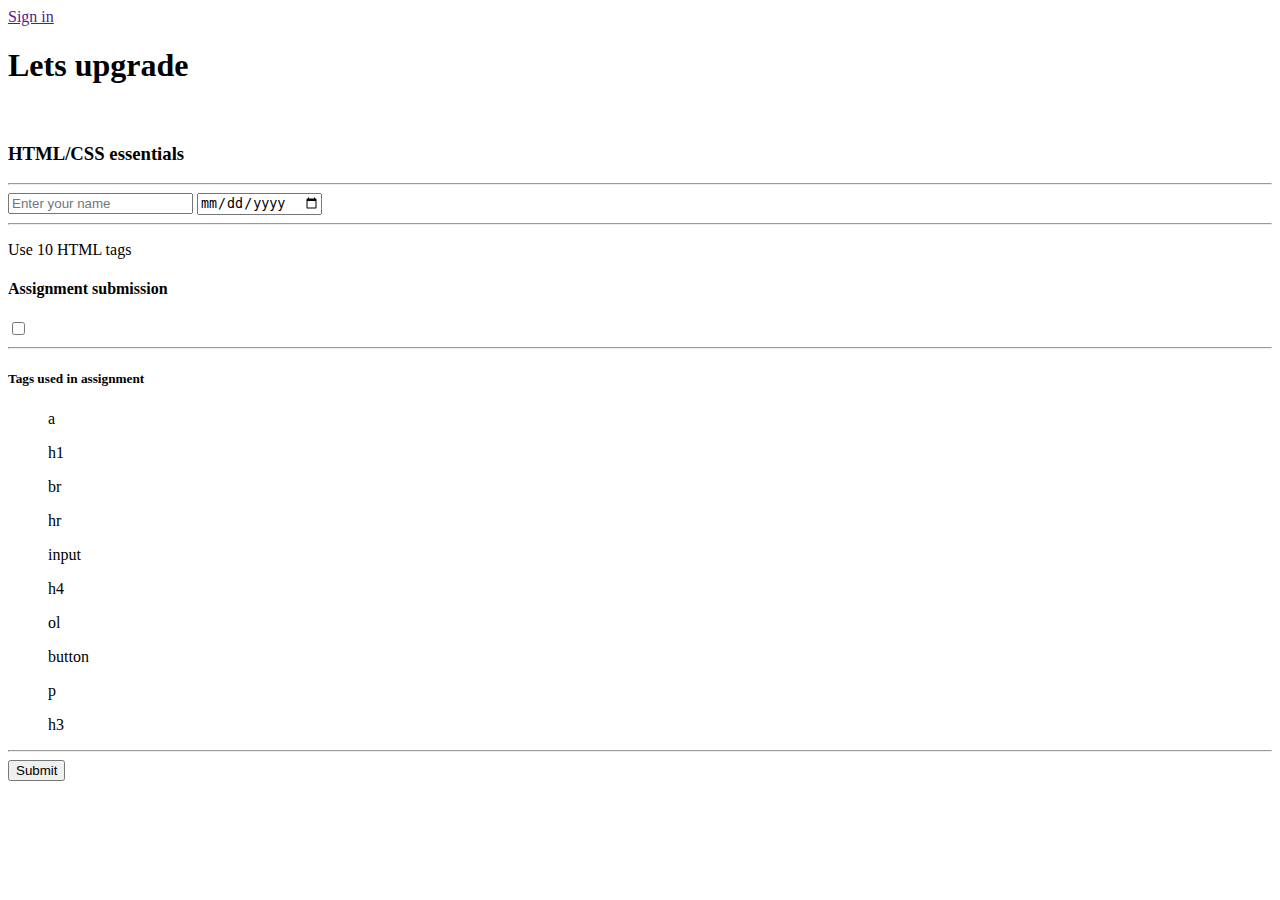
==== index.html @ 04ff3e08 "LETS UPGRADE DAY3 ASSIGNMENT" ====
<!DOCTYPE html>
<html lang="en">
<head>
    <meta charset="UTF-8">
    <meta http-equiv="X-UA-Compatible" content="IE=edge">
    <meta name="viewport" content="width=device-width, initial-scale=1.0">
    <title>Assignment 1</title>
</head>
<body>
    <a href="">Sign in</a>
    <h1>Lets upgrade</h1>
    <br>
    <h3>HTML/CSS essentials</h3>
    <hr>
    <input type="text" placeholder="Enter your name">
    <input type="date" placeholder="DOB">
    <hr>
    <p>Use 10 HTML tags</p>
    <h4>Assignment submission</h4><input type="checkbox">
    
    <hr>
    
    <h5>Tags used in assignment</h5>
    <ol>a 
    </ol>
    <ol>h1</ol>
    <ol>br</ol>
    <ol>hr</ol>
    <ol>input</ol>
    <ol>h4</ol>
    <ol>ol</ol>
    <ol>button</ol>
    <ol>p</ol>
    <ol>h3</ol>
    <hr>
    <button>Submit</button>
    
</body>
</html>
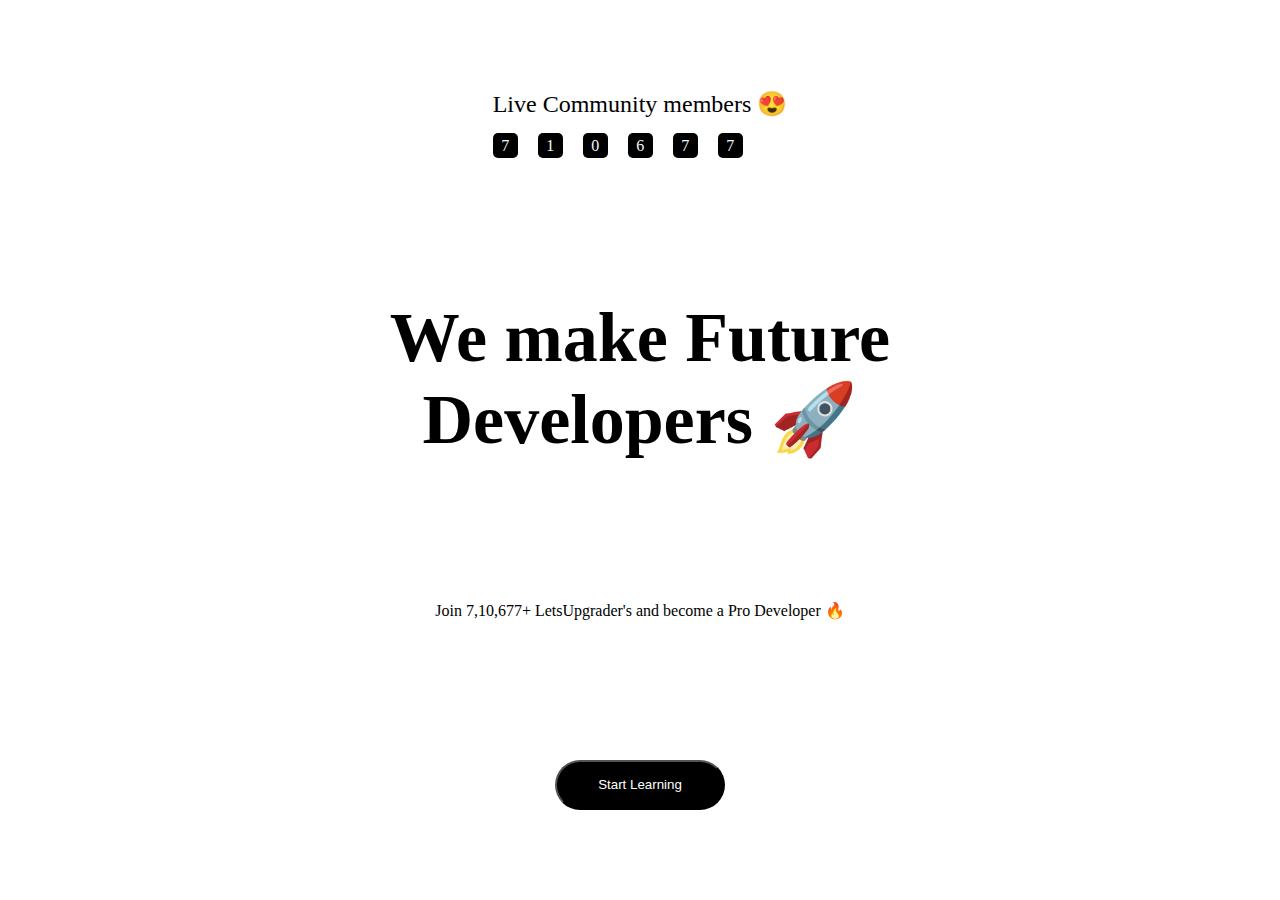
==== commit 3dcd13fd: "LETS UPGRADE ASSIGNMENT 3" ====
--- a/index.html
+++ b/index.html
@@ -4,36 +4,24 @@
     <meta charset="UTF-8">
     <meta http-equiv="X-UA-Compatible" content="IE=edge">
     <meta name="viewport" content="width=device-width, initial-scale=1.0">
-    <title>Assignment 1</title>
+    <title>Document</title>
+    <link rel="stylesheet" href="style.css">
 </head>
 <body>
-    <a href="">Sign in</a>
-    <h1>Lets upgrade</h1>
-    <br>
-    <h3>HTML/CSS essentials</h3>
-    <hr>
-    <input type="text" placeholder="Enter your name">
-    <input type="date" placeholder="DOB">
-    <hr>
-    <p>Use 10 HTML tags</p>
-    <h4>Assignment submission</h4><input type="checkbox">
-    
-    <hr>
-    
-    <h5>Tags used in assignment</h5>
-    <ol>a 
-    </ol>
-    <ol>h1</ol>
-    <ol>br</ol>
-    <ol>hr</ol>
-    <ol>input</ol>
-    <ol>h4</ol>
-    <ol>ol</ol>
-    <ol>button</ol>
-    <ol>p</ol>
-    <ol>h3</ol>
-    <hr>
-    <button>Submit</button>
-    
+    <div id="main">
+        <div id="head">
+        <h2>Live Community members 😍 </h2>
+        <div id="numbers"><div class="num">7</div>
+        <div class="num">1</div><div class="num">0</div><div class="num">6</div>
+        <div class="num">7</div><div class="num">7</div>
+    </div>
+
+         </div>
+        <h1>We make Future <br>Developers 🚀</h1>
+        <p>Join 7,10,677+ LetsUpgrader's and become a Pro Developer 🔥
+
+        </p>
+        <button id="b">Start Learning</button>
+    </div>
 </body>
 </html>--- a/style.css
+++ b/style.css
@@ -0,0 +1,81 @@
+*{
+    margin: 0;
+    padding: 0;
+    box-sizing: border-box;
+}
+html,body{
+    width: 100%;
+    height: 100%;
+
+}
+#main{
+    position: absolute;
+    display: flex;
+    flex-direction: column;
+    justify-content: space-between;
+    align-items: center;
+    top: 50%;
+    left: 50%;
+    transform: translate(-50%,-50%);
+    width: 60%;
+    height: 80%;
+    font-family: Roboto;
+}
+#main h1{
+    text-align: center;
+    font-size: 70px;
+}
+#main h2{
+    animation-name: text;
+    animation-iteration-count: infinite;
+    animation-duration: 2s;
+    font-weight: 200;
+}
+#numbers{
+    display: flex;
+    gap: 20px;
+}
+
+.num{
+    display: flex;
+    background-color: black;
+    height: 25px;
+    width: 25px;
+    margin-top: 15px;
+    border-radius: 20%;
+    color: aliceblue;
+    align-items: center;
+    justify-content: center;
+    animation-name:box ;
+    animation-iteration-count: infinite;
+    animation-duration: 4s;
+}
+#b{
+    border-radius: 25px;
+    background-color: #000;
+    color: #fff;
+    height: 50px;
+    width: 170px;
+}
+@keyframes text {
+    0%{
+        opacity: 0;
+    }
+    100%{
+        opacity: 1;
+    }
+}
+@keyframes box {
+    0%{
+        background:#000;
+        color: #fff;
+    }
+    50%{
+        background-color: #fff;
+        color: #000;
+    }
+    100%{
+        background-color: #000;
+        color: #fff;
+    }
+}